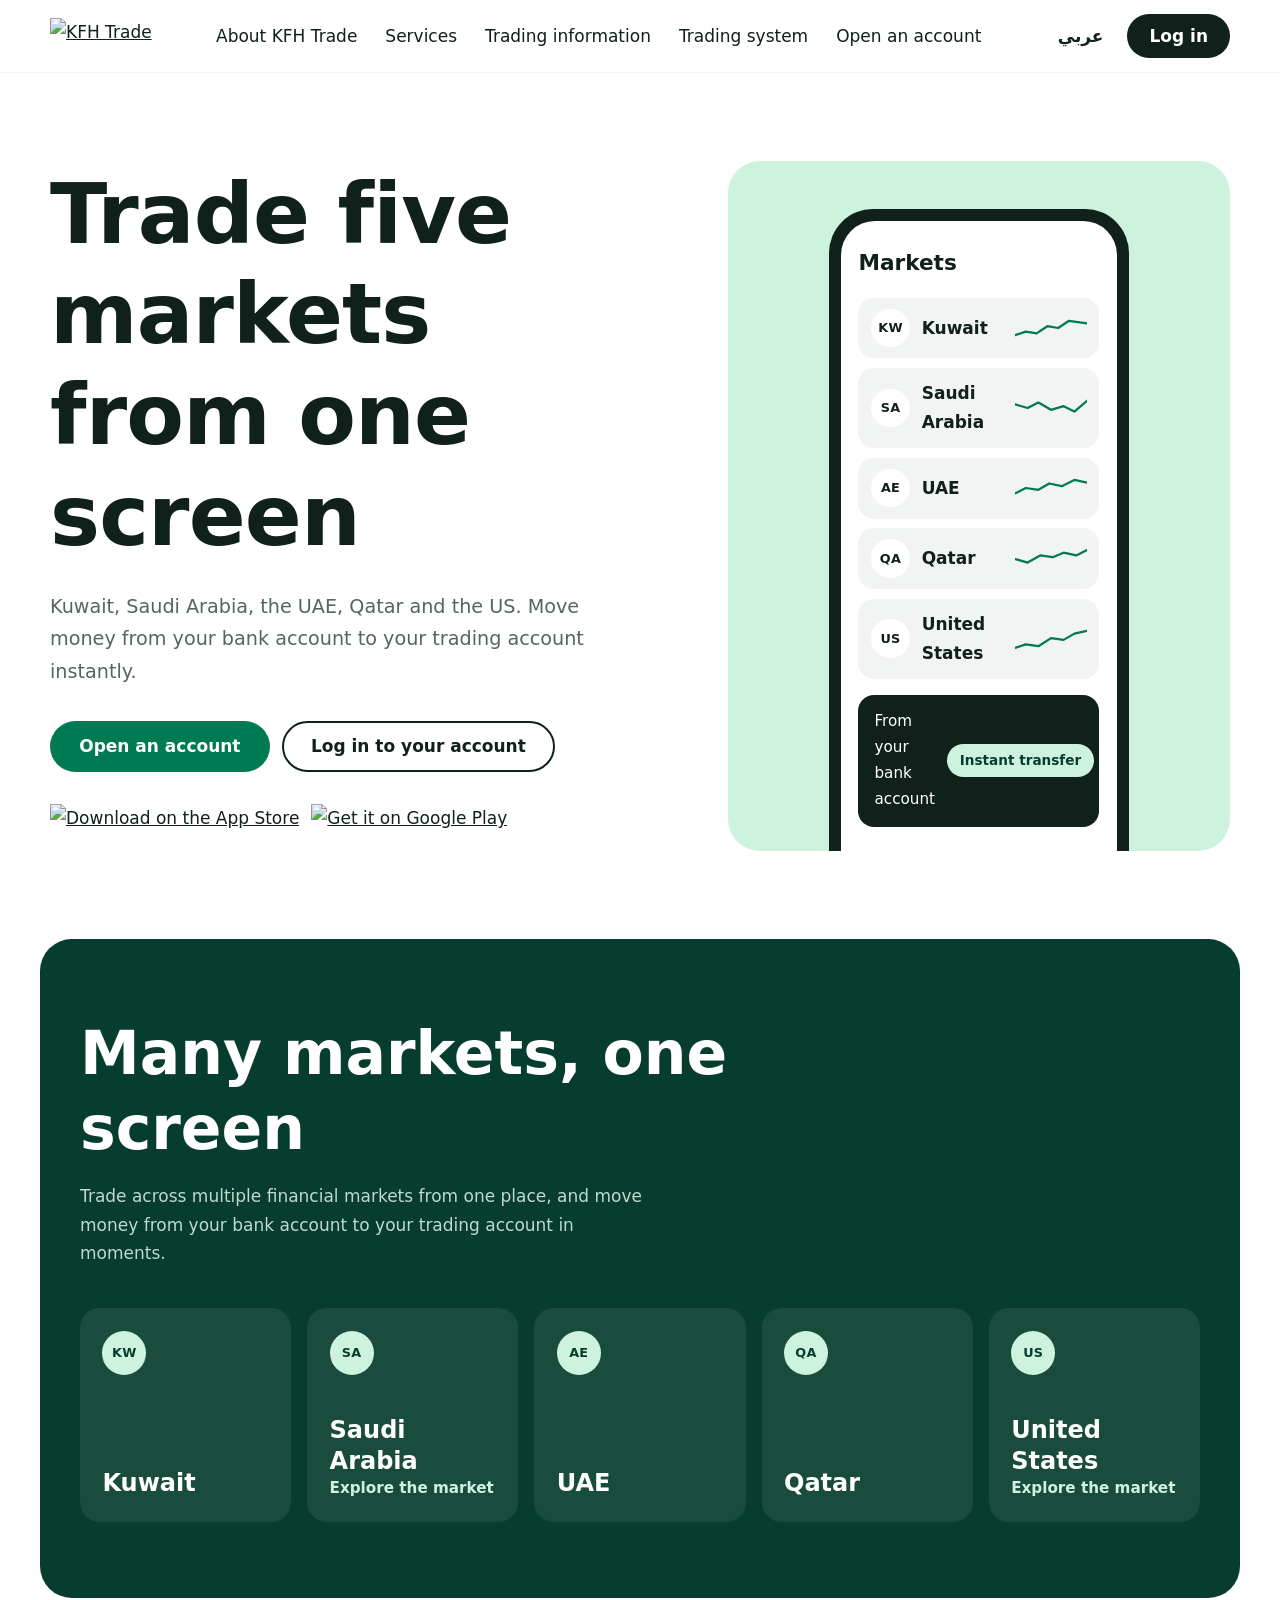
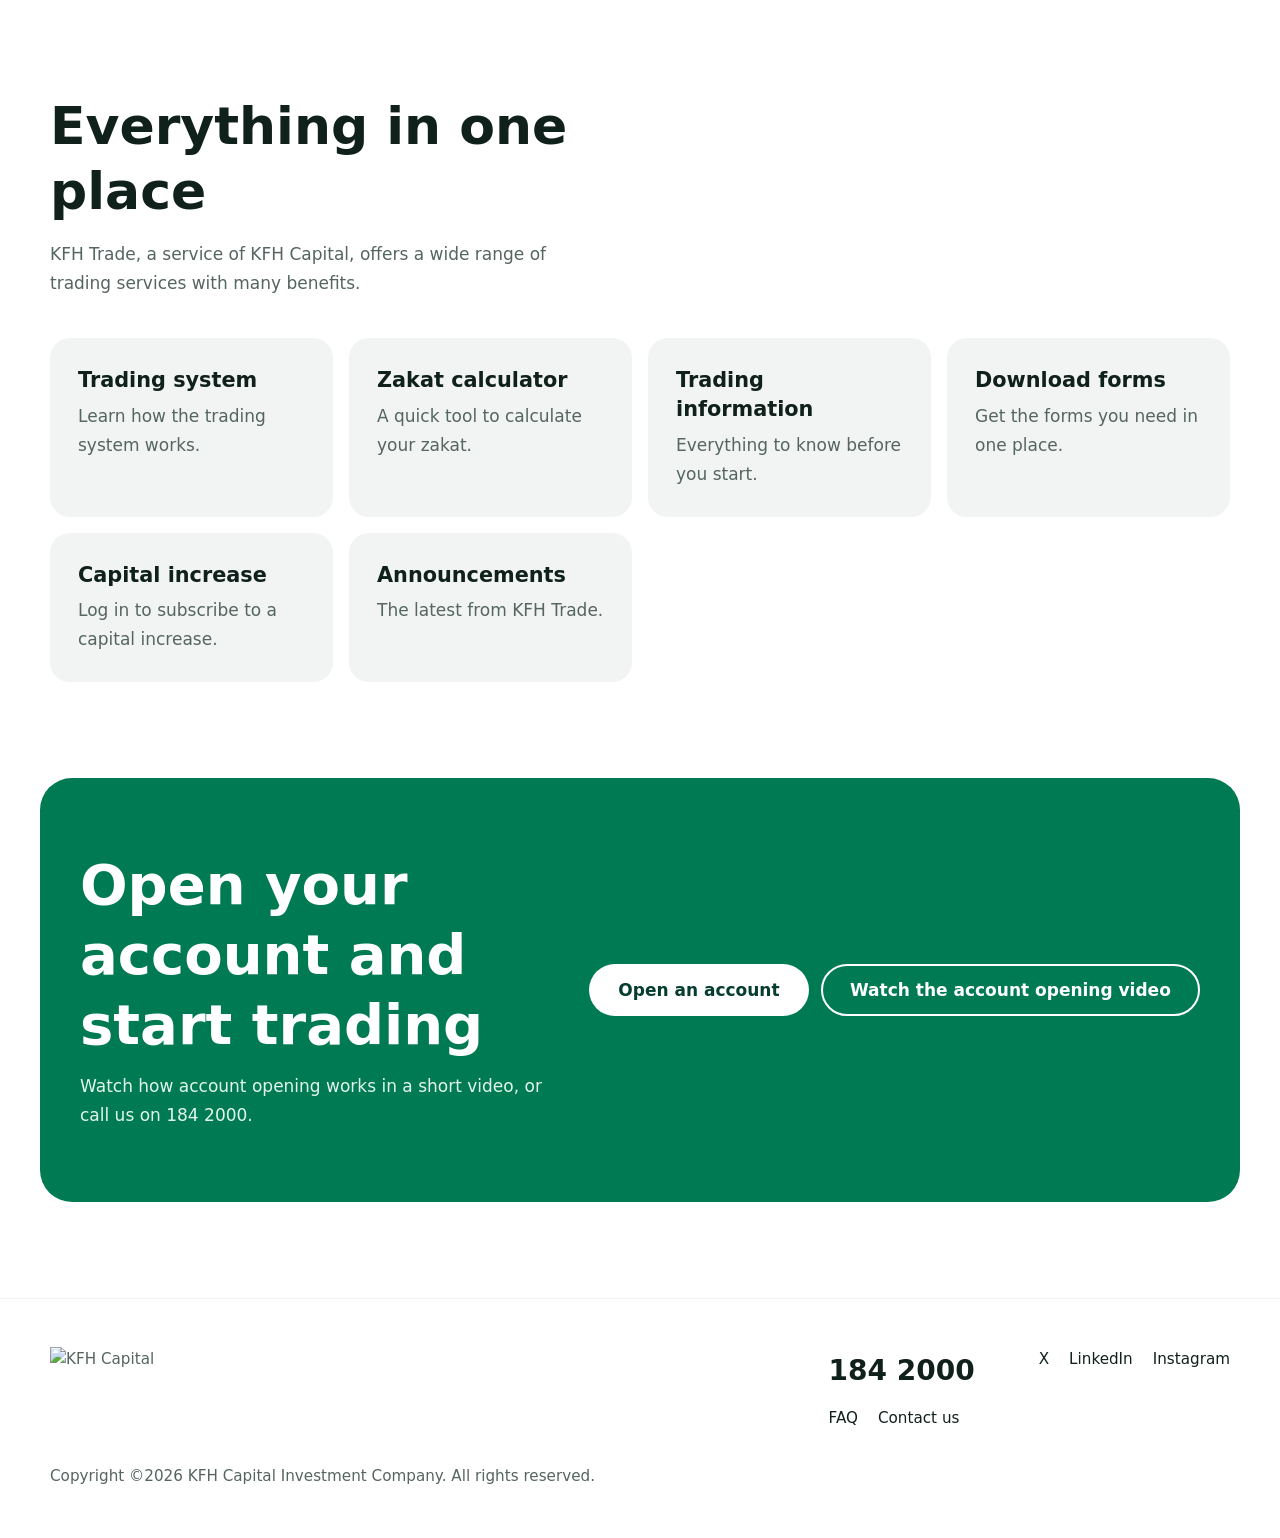
==== enindex.html @ 0d16c5ee "Update KFH Trade website" ====
<!DOCTYPE html>
<html lang="en" dir="ltr">

<head>
  <meta charset="utf-8">
  <meta name="viewport" content="width=device-width, initial-scale=1">
  <title>KFH Trade | Trade five markets from one screen</title>
  <meta name="description"
    content="KFH Trade, a service of KFH Capital. Trade in Kuwait, Saudi Arabia, the UAE, Qatar and the US from a single screen.">
  <meta name="theme-color" content="#ffffff">

  <link rel="preconnect" href="https://fonts.googleapis.com">
  <link rel="preconnect" href="https://fonts.gstatic.com" crossorigin>
  <link href="https://fonts.googleapis.com/css2?family=Figtree:wght@400;500;600;700;800&display=swap" rel="stylesheet">
  <link rel="stylesheet" href="../style.css">
</head>

<body class="english-page">

  <header class="site-header">
    <div class="wrap bar">
      <a class="brand" href="https://www.kfhtrade.com/en/">
        <img src="https://www.kfhtrade.com/Frontend/kfh_trade/images/logo.svg" alt="KFH Trade">
      </a>

      <nav class="nav" aria-label="Main">
        <a href="https://www.kfhtrade.com/en/About">About KFH Trade</a>
        <a href="https://www.kfhtrade.com/en/Services">Services</a>
        <a href="https://www.kfhtrade.com/en/Trading-Information">Trading information</a>
        <a href="https://www.kfhtrade.com/en/Trading-System">Trading system</a>
        <a href="https://www.kfhtrade.com/en/Account-Opening">Open an account</a>
      </nav>

      <div class="bar-actions">
        <a class="lang" href="../index.html" hreflang="ar" lang="ar">عربي</a>
        <a class="btn btn-dark" href="https://trading.kfhtrade.com/">Log in</a>

        <details class="menu">
          <summary>Menu</summary>
          <div class="menu-panel">
            <a href="https://www.kfhtrade.com/en/About">About KFH Trade</a>
            <a href="https://www.kfhtrade.com/en/Services">Services</a>
            <a href="https://www.kfhtrade.com/en/Trading-Information">Trading information</a>
            <a href="https://www.kfhtrade.com/en/Trading-System">Trading system</a>
            <a href="https://www.kfhtrade.com/en/Account-Opening">Open an account</a>
            <a href="https://trading.kfhtrade.com/">Log in</a>
          </div>
        </details>
      </div>
    </div>
  </header>

  <main>

    <!-- Hero -->
    <section class="hero">
      <div class="wrap hero-grid">
        <div>
          <h1>Trade five markets from one screen</h1>
          <p class="lead">Kuwait, Saudi Arabia, the UAE, Qatar and the US. Move money from your bank account to your
            trading account instantly.</p>

          <div class="hero-actions">
            <a class="btn btn-green" href="https://www.kfhtrade.com/en/Account-Opening">Open an account</a>
            <a class="btn btn-line" href="https://trading.kfhtrade.com/">Log in to your account</a>
          </div>

          <div class="stores">
            <a href="https://apps.apple.com/kw/app/kfh-trade/id1480361102">
              <img src="https://www.kfhtrade.com/Frontend/kfh_trade/images/apple_store_icon.png"
                alt="Download on the App Store">
            </a>
            <a href="https://play.google.com/store/apps/details?id=net.directfn.prod.android.kfhtrade">
              <img src="https://www.kfhtrade.com/Frontend/kfh_trade/images/play_store_icon.png"
                alt="Get it on Google Play">
            </a>
          </div>
        </div>

        <!-- Decorative mockup: replace with a real app screenshot when available -->
        <div class="hero-visual" aria-hidden="true">
          <div class="phone">
            <div class="screen">
              <p class="screen-title">Markets</p>
              <ul class="rows">
                <li><span class="code">KW</span><span>Kuwait</span>
                  <svg class="spark" viewBox="0 0 80 28">
                    <polyline points="0,22 12,18 24,20 36,12 48,14 60,6 80,9" />
                  </svg>
                </li>
                <li><span class="code">SA</span><span>Saudi Arabia</span>
                  <svg class="spark" viewBox="0 0 80 28">
                    <polyline points="0,10 14,14 26,8 40,16 54,12 66,18 80,6" />
                  </svg>
                </li>
                <li><span class="code">AE</span><span>UAE</span>
                  <svg class="spark" viewBox="0 0 80 28">
                    <polyline points="0,20 12,14 26,16 38,9 52,12 66,5 80,8" />
                  </svg>
                </li>
                <li><span class="code">QA</span><span>Qatar</span>
                  <svg class="spark" viewBox="0 0 80 28">
                    <polyline points="0,14 14,18 28,10 42,12 54,7 68,10 80,4" />
                  </svg>
                </li>
                <li><span class="code">US</span><span>United States</span>
                  <svg class="spark" viewBox="0 0 80 28">
                    <polyline points="0,24 12,20 26,22 40,13 54,15 66,8 80,5" />
                  </svg>
                </li>
              </ul>
              <div class="transfer">
                <span>From your bank account</span>
                <span class="pill">Instant transfer</span>
              </div>
            </div>
          </div>
        </div>
      </div>
    </section>

    <!-- Markets -->
    <section class="markets" id="markets">
      <div class="wrap">
        <h2>Many markets, one screen</h2>
        <p class="lead">Trade across multiple financial markets from one place, and move money from your bank account to
          your trading account in moments.</p>

        <div class="market-grid">
          <div class="market">
            <span class="code">KW</span>
            <h3>Kuwait</h3>
          </div>
          <a class="market" href="https://www.kfhtrade.com/en/Market/KSA">
            <span class="code">SA</span>
            <h3>Saudi Arabia <small>Explore the market</small></h3>
          </a>
          <div class="market">
            <span class="code">AE</span>
            <h3>UAE</h3>
          </div>
          <div class="market">
            <span class="code">QA</span>
            <h3>Qatar</h3>
          </div>
          <a class="market" href="https://www.kfhtrade.com/en/Market/USA">
            <span class="code">US</span>
            <h3>United States <small>Explore the market</small></h3>
          </a>
        </div>
      </div>
    </section>

    <!-- Tools and services -->
    <section class="section" id="tools">
      <div class="wrap">
        <h2>Everything in one place</h2>
        <p class="lead">KFH Trade, a service of KFH Capital, offers a wide range of trading services with many benefits.
        </p>

        <div class="tool-grid">
          <a class="tool" href="https://www.kfhtrade.com/en/Trading-System">
            <h3>Trading system</h3>
            <p>Learn how the trading system works.</p>
          </a>
          <a class="tool" href="https://www.kfhtrade.com/en/Zakat-Calculator">
            <h3>Zakat calculator</h3>
            <p>A quick tool to calculate your zakat.</p>
          </a>
          <a class="tool" href="https://www.kfhtrade.com/en/Trading-Information">
            <h3>Trading information</h3>
            <p>Everything to know before you start.</p>
          </a>
          <a class="tool" href="https://www.kfhtrade.com/en/Downloads">
            <h3>Download forms</h3>
            <p>Get the forms you need in one place.</p>
          </a>
          <a class="tool" href="https://www.kfhtrade.com/IPOLoginClient">
            <h3>Capital increase</h3>
            <p>Log in to subscribe to a capital increase.</p>
          </a>
          <a class="tool" href="https://www.kfhtrade.com/en/Announcements">
            <h3>Announcements</h3>
            <p>The latest from KFH Trade.</p>
          </a>
        </div>
      </div>
    </section>

    <!-- Call to action -->
    <section class="cta">
      <div class="cta-inner">
        <div>
          <h2>Open your account and start trading</h2>
          <p>Watch how account opening works in a short video, or call us on 184 2000.</p>
        </div>
        <div class="cta-actions">
          <a class="btn btn-white" href="https://www.kfhtrade.com/en/Account-Opening">Open an account</a>
          <a class="btn btn-line" href="https://www.instagram.com/reel/DPv03JgDPTh/">Watch the account opening video</a>
        </div>
      </div>
    </section>

  </main>

  <footer class="site-footer">
    <div class="wrap">
      <div class="footer-grid">
        <div class="footer-brand">
          <img src="https://www.kfhtrade.com/Frontend/kfh_trade/images/KFHLogo.png" alt="KFH Capital">
        </div>

        <div>
          <a class="phone-number" href="tel:1842000">184 2000</a>
          <div class="footer-links" style="margin-block-start:.75rem">
            <a href="https://www.kfhtrade.com/en/FAQ">FAQ</a>
            <a href="https://www.kfhtrade.com/en/Contact-Us">Contact us</a>
          </div>
        </div>

        <div class="footer-links">
          <a href="https://twitter.com/KFH_Capital">X</a>
          <a href="https://www.linkedin.com/company/kfhcapital">LinkedIn</a>
          <a href="https://instagram.com/kfhcapital">Instagram</a>
        </div>
      </div>

      <p class="copyright">Copyright ©2026 KFH Capital Investment Company. All rights reserved.</p>
    </div>
  </footer>

</body>

</html>
---- style.css ----
/* ==========================================================
   KFH Trade — brochure site
   Plain CSS. Uses logical properties, so the same file
   serves Arabic (dir="rtl") and English (dir="ltr").
   Change the brand in :root and everything follows.
   ========================================================== */

:root {
  --ink: #10201b;
  --muted: #55655f;
  --paper: #ffffff;
  --mist: #f1f4f3;
  --mint: #cdf3df;
  --green: #007a52;
  --green-deep: #063d2e;

  --radius-lg: 32px;
  --radius-md: 20px;
  --wrap: 1180px;
  --gutter: clamp(1.25rem, 4vw, 2.5rem);

  --font: "IBM Plex Sans Arabic", system-ui, "Segoe UI", Tahoma, Arial, sans-serif;
}

*,
*::before,
*::after { box-sizing: border-box; }

html { scroll-behavior: smooth; }

body {
  margin: 0;
  font-family: var(--font);
  font-size: 1.0625rem;
  line-height: 1.7;
  color: var(--ink);
  background: var(--paper);
  -webkit-font-smoothing: antialiased;
}

html[lang="ar"] {
  font-family: "Tajawal", sans-serif;
}

html[lang="en"] {
  font-family: "Figtree", sans-serif;
}

html[lang="ar"] button,
html[lang="ar"] input,
html[lang="ar"] textarea,
html[lang="ar"] select {
  font-family: "Tajawal", sans-serif;
}

html[lang="en"] button,
html[lang="en"] input,
html[lang="en"] textarea,
html[lang="en"] select {
  font-family: "Figtree", sans-serif;
}

img, svg { display: block; max-width: 100%; }
a { color: inherit; }
h1, h2, h3, p, ul { margin: 0; }
ul { padding: 0; list-style: none; }

:focus-visible {
  outline: 3px solid var(--green);
  outline-offset: 3px;
  border-radius: 6px;
}

.wrap {
  width: min(100% - 2 * var(--gutter), var(--wrap));
  margin-inline: auto;
}

/* ---------- Buttons ---------- */
.btn {
  display: inline-flex;
  align-items: center;
  justify-content: center;
  padding: 0.85rem 1.7rem;
  border-radius: 999px;
  border: 2px solid transparent;
  font: inherit;
  font-weight: 600;
  line-height: 1.2;
  text-decoration: none;
  cursor: pointer;
  transition: background-color 0.15s, color 0.15s, border-color 0.15s;
}
.btn-green { background: var(--green); color: #fff; }
.btn-green:hover { background: var(--green-deep); }
.btn-dark { background: var(--ink); color: #fff; }
.btn-dark:hover { background: var(--green-deep); }
.btn-line { border-color: var(--ink); color: var(--ink); }
.btn-line:hover { background: var(--ink); color: #fff; }
.btn-white { background: #fff; color: var(--green-deep); }
.btn-white:hover { background: var(--mint); }

/* ---------- Header ---------- */
.site-header {
  position: sticky;
  top: 0;
  z-index: 10;
  background: rgba(255, 255, 255, 0.94);
  backdrop-filter: blur(8px);
  border-block-end: 1px solid var(--mist);
}
.bar {
  display: flex;
  align-items: center;
  justify-content: space-between;
  gap: 1.5rem;
  min-height: 72px;
}
.brand img { height: 36px; width: auto; }

.nav { display: none; gap: 1.75rem; }
.nav a,
.menu-panel a {
  text-decoration: none;
  font-weight: 500;
  color: var(--ink);
}
.nav a:hover { color: var(--green); }

.bar-actions { display: flex; align-items: center; gap: 0.75rem; }
.bar-actions .btn { padding: 0.6rem 1.25rem; }
.lang {
  text-decoration: none;
  font-weight: 600;
  padding: 0.5rem 0.75rem;
  border-radius: 999px;
}
.lang:hover { background: var(--mist); }

/* Mobile menu (no JavaScript: <details>) */
.menu { position: relative; }
.menu summary {
  list-style: none;
  cursor: pointer;
  padding: 0.55rem 1.1rem;
  border-radius: 999px;
  background: var(--mist);
  font-weight: 600;
}
.menu summary::-webkit-details-marker { display: none; }
.menu-panel {
  position: absolute;
  inset-block-start: calc(100% + 0.5rem);
  inset-inline-end: 0;
  min-width: 220px;
  display: grid;
  gap: 0.25rem;
  padding: 0.75rem;
  background: #fff;
  border: 1px solid var(--mist);
  border-radius: var(--radius-md);
}
.menu-panel a { padding: 0.6rem 0.9rem; border-radius: 12px; }
.menu-panel a:hover { background: var(--mist); }

@media (min-width: 960px) {
  .nav { display: flex; }
  .menu { display: none; }
}
@media (max-width: 520px) {
  .bar-actions .btn { display: none; }
}

/* ---------- Hero ---------- */
.hero { padding-block: clamp(2.5rem, 7vw, 5.5rem); }
.hero-grid {
  display: grid;
  gap: clamp(2rem, 5vw, 4rem);
  align-items: center;
}
.hero h1 {
  font-size: clamp(2.6rem, 7vw, 5.25rem);
  line-height: 1.2;
  font-weight: 700;
  letter-spacing: -0.01em;
  max-width: 14ch;
}
.hero .lead {
  margin-block-start: 1.5rem;
  max-width: 44ch;
  font-size: 1.2rem;
  color: var(--muted);
}
.hero-actions {
  display: flex;
  flex-wrap: wrap;
  gap: 0.75rem;
  margin-block-start: 2rem;
}
.stores {
  display: flex;
  flex-wrap: wrap;
  gap: 0.75rem;
  margin-block-start: 2rem;
}
.stores img { height: 44px; width: auto; }

.hero-visual {
  background: var(--mint);
  border-radius: var(--radius-lg);
  padding: clamp(1.5rem, 4vw, 3rem) 1rem 0;
  display: flex;
  justify-content: center;
  overflow: hidden;
}

@media (min-width: 960px) {
  .hero-grid { grid-template-columns: 1.1fr 0.9fr; }
}

/* Phone mockup (decorative — swap for a real app screenshot) */
.phone {
  width: min(300px, 100%);
  padding: 12px 12px 0;
  background: var(--ink);
  border-radius: 44px 44px 0 0;
}
.screen {
  min-height: 420px;
  padding: 1.5rem 1.1rem;
  background: #fff;
  border-radius: 34px 34px 0 0;
}
.screen-title { font-weight: 700; font-size: 1.35rem; margin-block-end: 1rem; }
.rows { display: grid; gap: 0.6rem; }
.rows li {
  display: grid;
  grid-template-columns: 2.4rem 1fr 72px;
  align-items: center;
  gap: 0.75rem;
  padding: 0.7rem 0.8rem;
  background: var(--mist);
  border-radius: 16px;
  font-weight: 600;
}
.code {
  display: grid;
  place-items: center;
  height: 2.4rem;
  border-radius: 50%;
  background: #fff;
  font-size: 0.8rem;
  letter-spacing: 0.02em;
}
.spark { width: 72px; height: 26px; }
.spark polyline {
  fill: none;
  stroke: var(--green);
  stroke-width: 2.5;
  stroke-linecap: round;
  stroke-linejoin: round;
}
.transfer {
  display: flex;
  align-items: center;
  justify-content: space-between;
  gap: 0.75rem;
  margin-block-start: 1rem;
  padding: 0.9rem 1rem;
  background: var(--ink);
  color: #fff;
  border-radius: 16px;
  font-size: 0.95rem;
}
.pill {
  padding: 0.3rem 0.8rem;
  border-radius: 999px;
  background: var(--mint);
  color: var(--green-deep);
  font-weight: 600;
  font-size: 0.85rem;
  white-space: nowrap;
}

/* ---------- Markets (the one bold moment) ---------- */
.markets {
  margin-inline: var(--gutter);
  padding: clamp(2.5rem, 6vw, 5rem) 0;
  background: var(--green-deep);
  color: #fff;
  border-radius: var(--radius-lg);
}
.markets .wrap { width: min(100% - 2 * var(--gutter), var(--wrap)); }
.markets h2 {
  font-size: clamp(2rem, 5vw, 3.75rem);
  line-height: 1.25;
  font-weight: 700;
  max-width: 16ch;
}
.markets .lead {
  margin-block-start: 1rem;
  max-width: 52ch;
  color: #bfd9cf;
}
.market-grid {
  display: grid;
  grid-template-columns: repeat(auto-fit, minmax(170px, 1fr));
  gap: 1rem;
  margin-block-start: 2.5rem;
}
.market {
  display: flex;
  flex-direction: column;
  justify-content: space-between;
  gap: 2.5rem;
  min-height: 190px;
  padding: 1.4rem;
  border-radius: var(--radius-md);
  background: rgba(255, 255, 255, 0.08);
  text-decoration: none;
  transition: background-color 0.15s;
}
a.market:hover { background: rgba(255, 255, 255, 0.16); }
.market .code {
  width: 2.75rem;
  height: 2.75rem;
  background: var(--mint);
  color: var(--green-deep);
  font-weight: 700;
}
.market h3 { font-size: 1.5rem; line-height: 1.3; }
.market small { display: block; color: var(--mint); font-size: 0.95rem; margin-block-start: 0.15rem; }

/* ---------- Generic section ---------- */
.section { padding-block: clamp(3rem, 8vw, 6rem); }
.section h2 {
  font-size: clamp(1.9rem, 4.5vw, 3.25rem);
  line-height: 1.25;
  font-weight: 700;
  max-width: 18ch;
}
.section .lead { margin-block-start: 1rem; max-width: 52ch; color: var(--muted); }

/* ---------- Tools grid ---------- */
.tool-grid {
  display: grid;
  grid-template-columns: repeat(auto-fit, minmax(260px, 1fr));
  gap: 1rem;
  margin-block-start: 2.5rem;
}
.tool {
  display: flex;
  flex-direction: column;
  gap: 0.4rem;
  padding: 1.75rem;
  background: var(--mist);
  border-radius: var(--radius-md);
  text-decoration: none;
  transition: background-color 0.15s;
}
.tool:hover { background: var(--mint); }
.tool h3 { font-size: 1.3rem; line-height: 1.4; }
.tool p { color: var(--muted); }

/* ---------- Call to action ---------- */
.cta {
  margin-inline: var(--gutter);
  margin-block-end: clamp(3rem, 8vw, 6rem);
  padding: clamp(2.5rem, 6vw, 4.5rem) var(--gutter);
  background: var(--green);
  color: #fff;
  border-radius: var(--radius-lg);
}
.cta-inner {
  width: min(100%, var(--wrap));
  margin-inline: auto;
  display: grid;
  gap: 2rem;
  align-items: center;
}
.cta h2 {
  font-size: clamp(2rem, 5vw, 3.5rem);
  line-height: 1.25;
  font-weight: 700;
  max-width: 14ch;
}
.cta p { margin-block-start: 0.75rem; max-width: 46ch; color: #e2f6ec; }
.cta-actions { display: flex; flex-wrap: wrap; gap: 0.75rem; }
.cta .btn-line { border-color: #fff; color: #fff; }
.cta .btn-line:hover { background: #fff; color: var(--green-deep); }

@media (min-width: 960px) {
  .cta-inner { grid-template-columns: 1fr auto; }
}

/* ---------- Footer ---------- */
.site-footer {
  padding-block: 3rem;
  border-block-start: 1px solid var(--mist);
  color: var(--muted);
  font-size: 0.95rem;
}
.footer-grid {
  display: grid;
  gap: 2rem;
}
.footer-brand img { height: 44px; width: auto; }
.footer-links { display: flex; flex-wrap: wrap; gap: 1.25rem; }
.footer-links a { text-decoration: none; font-weight: 500; color: var(--ink); }
.footer-links a:hover { color: var(--green); }
.phone-number {
  font-size: 1.75rem;
  font-weight: 700;
  color: var(--ink);
  text-decoration: none;
  direction: ltr;
  unicode-bidi: isolate;
}
.copyright { margin-block-start: 2rem; }

@media (min-width: 800px) {
  .footer-grid { grid-template-columns: 1fr auto auto; align-items: start; gap: 4rem; }
}

@media (prefers-reduced-motion: reduce) {
  html { scroll-behavior: auto; }
  * { transition: none !important; }
}
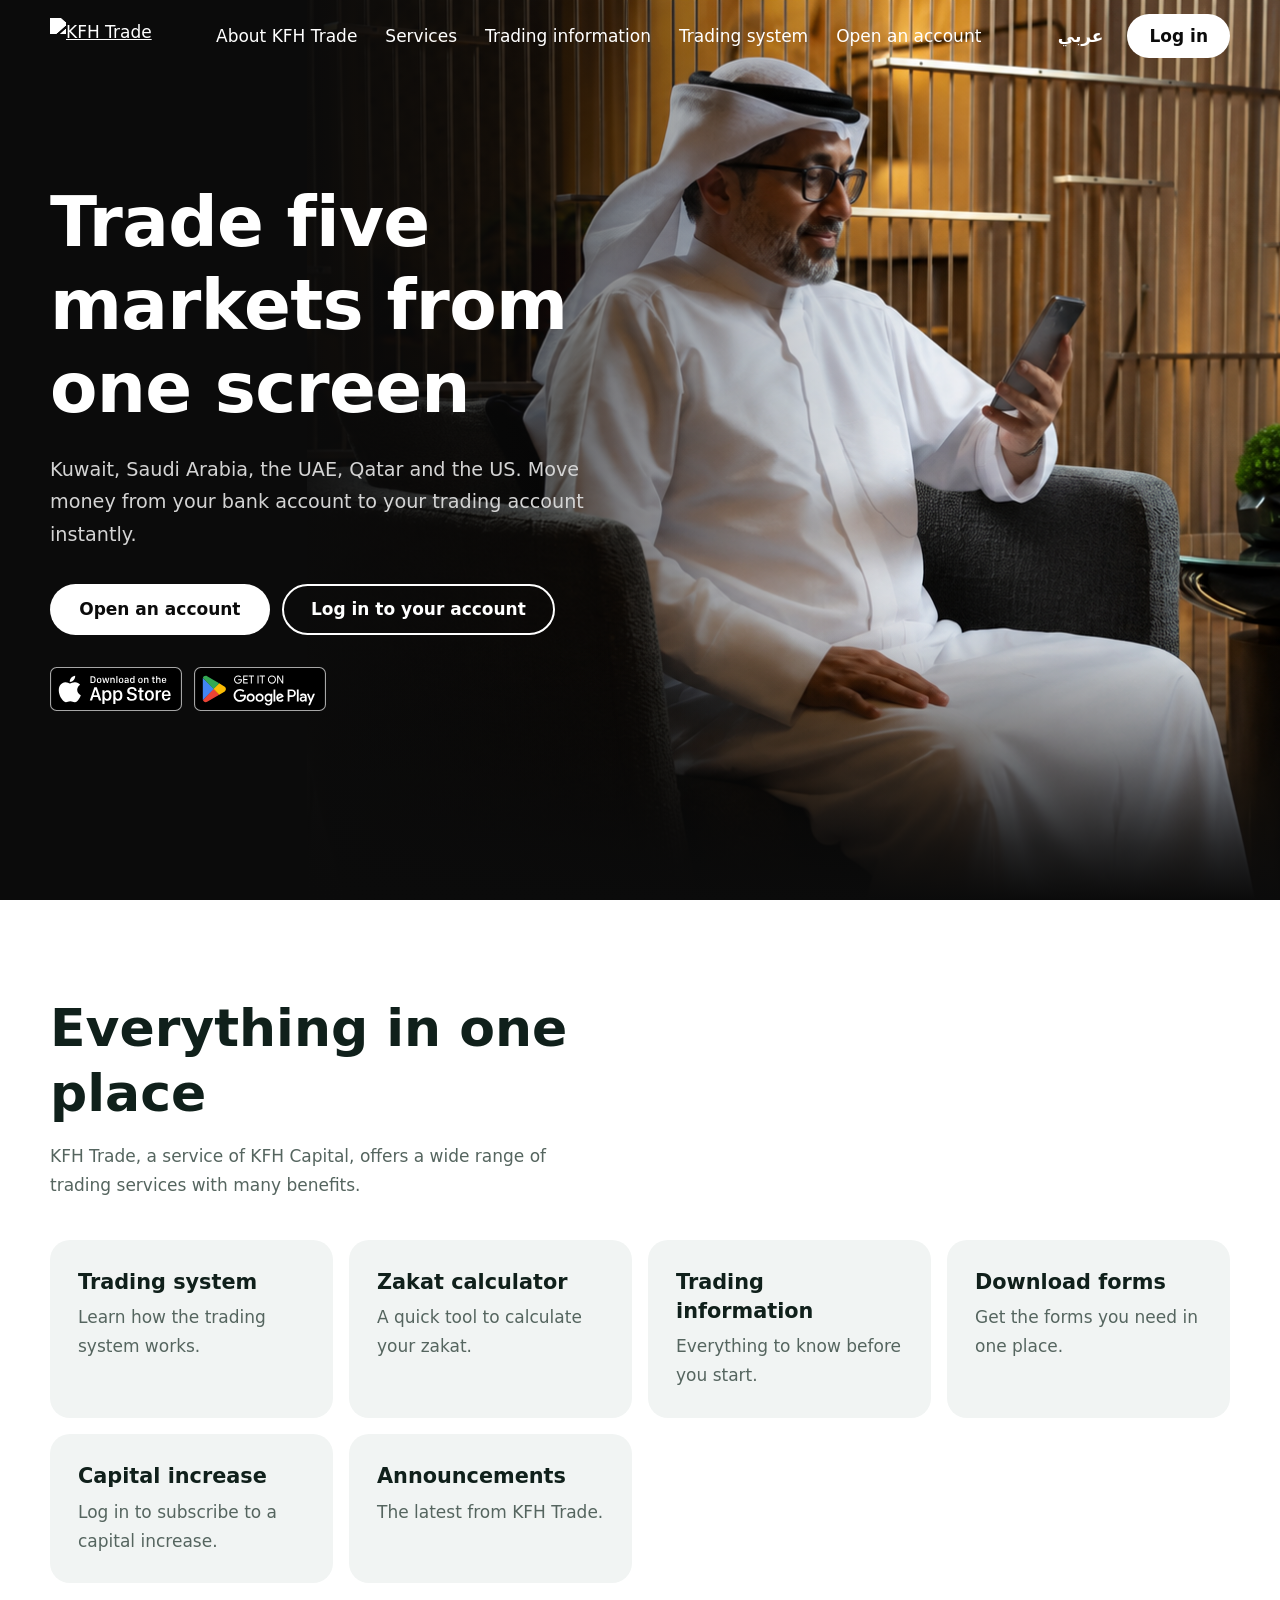
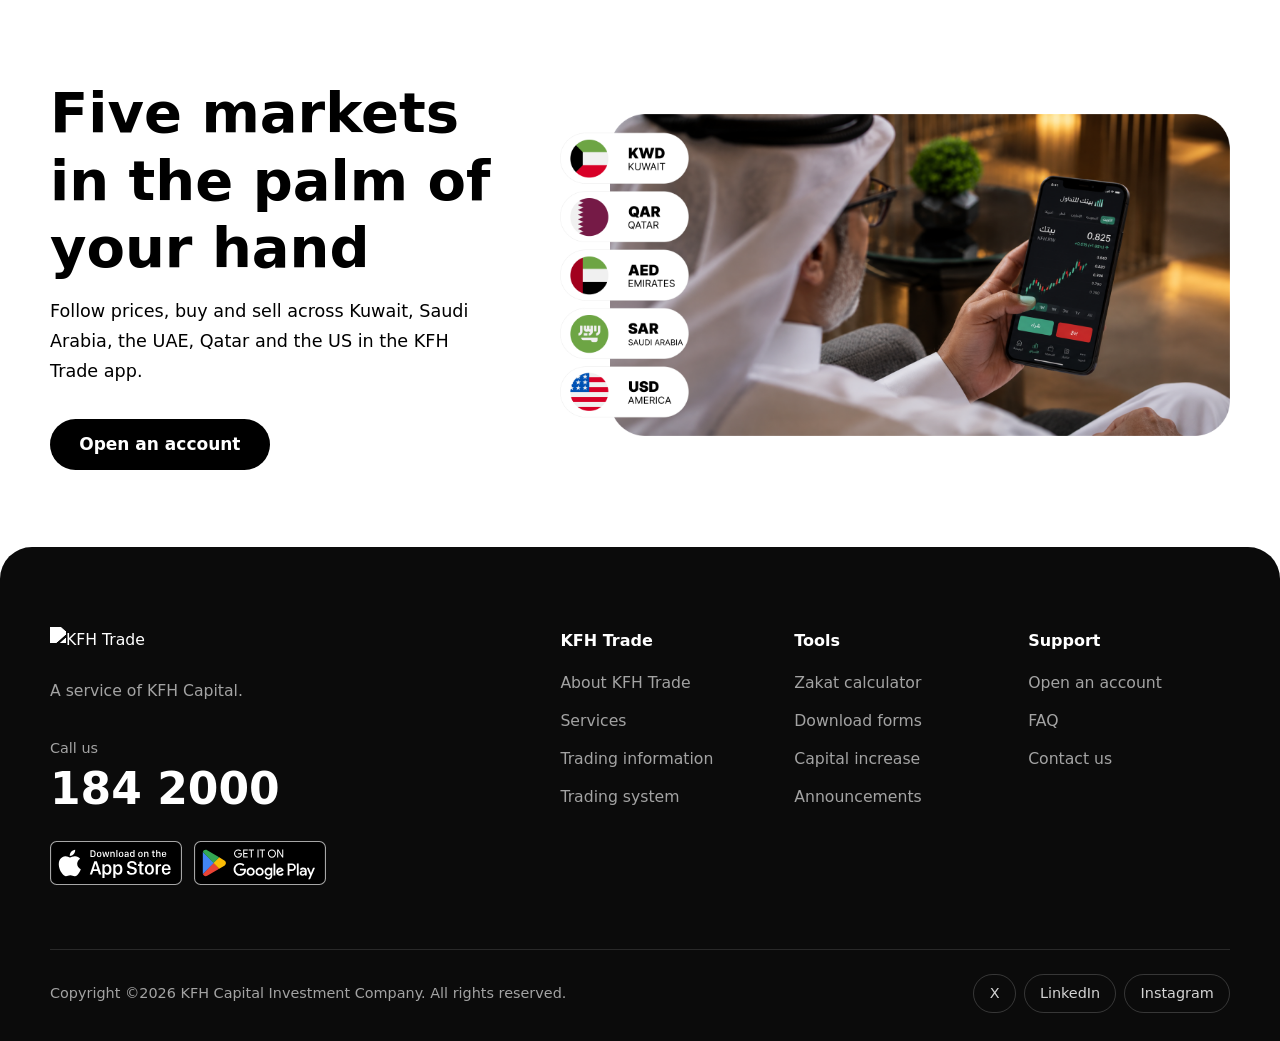
==== commit eb2a9be2: "Update KFH Trade website" ====
--- a/enindex.html
+++ b/enindex.html
@@ -49,104 +49,44 @@
       </div>
     </div>
   </header>
+  <script>
+    /* Header is transparent over the top of the hero, dark glass after scrolling */
+    (function () {
+      var h = document.querySelector('.site-header');
+      if (!h) return;
+      function set() { h.classList.toggle('at-top', window.scrollY < 24); }
+      set();
+      window.addEventListener('scroll', set, { passive: true });
+    })();
+  </script>
+
 
   <main>
 
     <!-- Hero -->
-    <section class="hero">
-      <div class="wrap hero-grid">
-        <div>
+    <section class="hero-cover">
+      <div class="hero-media" aria-hidden="true">
+        <img src="/hero.png" alt="" width="1740" height="904" fetchpriority="high" decoding="async">
+      </div>
+      <div class="wrap hero-cover-inner">
+        <div class="hero-copy">
           <h1>Trade five markets from one screen</h1>
           <p class="lead">Kuwait, Saudi Arabia, the UAE, Qatar and the US. Move money from your bank account to your
             trading account instantly.</p>
 
           <div class="hero-actions">
-            <a class="btn btn-green" href="https://www.kfhtrade.com/en/Account-Opening">Open an account</a>
+            <a class="btn btn-white" href="https://www.kfhtrade.com/en/Account-Opening">Open an account</a>
             <a class="btn btn-line" href="https://trading.kfhtrade.com/">Log in to your account</a>
           </div>
 
           <div class="stores">
             <a href="https://apps.apple.com/kw/app/kfh-trade/id1480361102">
-              <img src="https://www.kfhtrade.com/Frontend/kfh_trade/images/apple_store_icon.png"
-                alt="Download on the App Store">
+              <img src="/app-store.svg" width="120" height="40" alt="حمّل التطبيق من App Store">
             </a>
             <a href="https://play.google.com/store/apps/details?id=net.directfn.prod.android.kfhtrade">
-              <img src="https://www.kfhtrade.com/Frontend/kfh_trade/images/play_store_icon.png"
-                alt="Get it on Google Play">
-            </a>
-          </div>
-        </div>
-
-        <!-- Decorative mockup: replace with a real app screenshot when available -->
-        <div class="hero-visual" aria-hidden="true">
-          <div class="phone">
-            <div class="screen">
-              <p class="screen-title">Markets</p>
-              <ul class="rows">
-                <li><span class="code">KW</span><span>Kuwait</span>
-                  <svg class="spark" viewBox="0 0 80 28">
-                    <polyline points="0,22 12,18 24,20 36,12 48,14 60,6 80,9" />
-                  </svg>
-                </li>
-                <li><span class="code">SA</span><span>Saudi Arabia</span>
-                  <svg class="spark" viewBox="0 0 80 28">
-                    <polyline points="0,10 14,14 26,8 40,16 54,12 66,18 80,6" />
-                  </svg>
-                </li>
-                <li><span class="code">AE</span><span>UAE</span>
-                  <svg class="spark" viewBox="0 0 80 28">
-                    <polyline points="0,20 12,14 26,16 38,9 52,12 66,5 80,8" />
-                  </svg>
-                </li>
-                <li><span class="code">QA</span><span>Qatar</span>
-                  <svg class="spark" viewBox="0 0 80 28">
-                    <polyline points="0,14 14,18 28,10 42,12 54,7 68,10 80,4" />
-                  </svg>
-                </li>
-                <li><span class="code">US</span><span>United States</span>
-                  <svg class="spark" viewBox="0 0 80 28">
-                    <polyline points="0,24 12,20 26,22 40,13 54,15 66,8 80,5" />
-                  </svg>
-                </li>
-              </ul>
-              <div class="transfer">
-                <span>From your bank account</span>
-                <span class="pill">Instant transfer</span>
-              </div>
-            </div>
-          </div>
-        </div>
-      </div>
-    </section>
-
-    <!-- Markets -->
-    <section class="markets" id="markets">
-      <div class="wrap">
-        <h2>Many markets, one screen</h2>
-        <p class="lead">Trade across multiple financial markets from one place, and move money from your bank account to
-          your trading account in moments.</p>
-
-        <div class="market-grid">
-          <div class="market">
-            <span class="code">KW</span>
-            <h3>Kuwait</h3>
-          </div>
-          <a class="market" href="https://www.kfhtrade.com/en/Market/KSA">
-            <span class="code">SA</span>
-            <h3>Saudi Arabia <small>Explore the market</small></h3>
-          </a>
-          <div class="market">
-            <span class="code">AE</span>
-            <h3>UAE</h3>
-          </div>
-          <div class="market">
-            <span class="code">QA</span>
-            <h3>Qatar</h3>
-          </div>
-          <a class="market" href="https://www.kfhtrade.com/en/Market/USA">
-            <span class="code">US</span>
-            <h3>United States <small>Explore the market</small></h3>
-          </a>
+              <img src="/google-play.svg" width="120" height="40" alt="حمّل التطبيق من Google Play">
+            </a>
+          </div>
         </div>
       </div>
     </section>
@@ -187,45 +127,82 @@
       </div>
     </section>
 
-    <!-- Call to action -->
-    <section class="cta">
-      <div class="cta-inner">
-        <div>
-          <h2>Open your account and start trading</h2>
-          <p>Watch how account opening works in a short video, or call us on 184 2000.</p>
-        </div>
-        <div class="cta-actions">
+    <!-- Markets -->
+    <section class="showcase" id="app">
+      <div class="showcase-grid">
+        <div class="showcase-copy">
+          <h2>Five markets in the palm of your hand</h2>
+          <p class="lead">Follow prices, buy and sell across Kuwait, Saudi Arabia, the UAE, Qatar and the US in the KFH
+            Trade app.</p>
           <a class="btn btn-white" href="https://www.kfhtrade.com/en/Account-Opening">Open an account</a>
-          <a class="btn btn-line" href="https://www.instagram.com/reel/DPv03JgDPTh/">Watch the account opening video</a>
-        </div>
+        </div>
+        <figure class="showcase-media">
+          <img src="/currencies.png" alt="A customer following the KFH share price in the KFH Trade app on his phone"
+            width="1740" height="904" loading="lazy" decoding="async">
+        </figure>
       </div>
     </section>
 
   </main>
 
-  <footer class="site-footer">
-    <div class="wrap">
-      <div class="footer-grid">
-        <div class="footer-brand">
-          <img src="https://www.kfhtrade.com/Frontend/kfh_trade/images/KFHLogo.png" alt="KFH Capital">
-        </div>
-
-        <div>
-          <a class="phone-number" href="tel:1842000">184 2000</a>
-          <div class="footer-links" style="margin-block-start:.75rem">
-            <a href="https://www.kfhtrade.com/en/FAQ">FAQ</a>
-            <a href="https://www.kfhtrade.com/en/Contact-Us">Contact us</a>
-          </div>
-        </div>
-
-        <div class="footer-links">
-          <a href="https://twitter.com/KFH_Capital">X</a>
-          <a href="https://www.linkedin.com/company/kfhcapital">LinkedIn</a>
-          <a href="https://instagram.com/kfhcapital">Instagram</a>
-        </div>
-      </div>
-
-      <p class="copyright">Copyright ©2026 KFH Capital Investment Company. All rights reserved.</p>
+  <footer class="ft">
+    <div class="ft-wrap">
+      <div class="ft-top">
+        <div class="ft-brand">
+          <a class="ft-logo" href="https://www.kfhtrade.com/en/">
+            <img src="https://www.kfhtrade.com/Frontend/kfh_trade/images/logo.svg" alt="KFH Trade">
+          </a>
+          <p class="ft-note">A service of KFH Capital.</p>
+          <span class="ft-label">Call us</span>
+          <a class="ft-phone" href="tel:1842000">184 2000</a>
+          <div class="ft-stores">
+            <a href="https://apps.apple.com/kw/app/kfh-trade/id1480361102">
+              <img src="/app-store.svg" width="120" height="40" alt="حمّل التطبيق من App Store">
+            </a>
+            <a href="https://play.google.com/store/apps/details?id=net.directfn.prod.android.kfhtrade">
+              <img src="/google-play.svg" width="120" height="40" alt="حمّل التطبيق من Google Play">
+            </a>
+          </div>
+        </div>
+
+        <nav class="ft-cols" aria-label="Footer">
+          <div>
+            <h2 class="ft-h">KFH Trade</h2>
+            <ul>
+              <li><a href="https://www.kfhtrade.com/en/About">About KFH Trade</a></li>
+              <li><a href="https://www.kfhtrade.com/en/Services">Services</a></li>
+              <li><a href="https://www.kfhtrade.com/en/Trading-Information">Trading information</a></li>
+              <li><a href="https://www.kfhtrade.com/en/Trading-System">Trading system</a></li>
+            </ul>
+          </div>
+          <div>
+            <h2 class="ft-h">Tools</h2>
+            <ul>
+              <li><a href="https://www.kfhtrade.com/en/Zakat-Calculator">Zakat calculator</a></li>
+              <li><a href="https://www.kfhtrade.com/en/Downloads">Download forms</a></li>
+              <li><a href="https://www.kfhtrade.com/IPOLoginClient">Capital increase</a></li>
+              <li><a href="https://www.kfhtrade.com/en/Announcements">Announcements</a></li>
+            </ul>
+          </div>
+          <div>
+            <h2 class="ft-h">Support</h2>
+            <ul>
+              <li><a href="https://www.kfhtrade.com/en/Account-Opening">Open an account</a></li>
+              <li><a href="https://www.kfhtrade.com/en/FAQ">FAQ</a></li>
+              <li><a href="https://www.kfhtrade.com/en/Contact-Us">Contact us</a></li>
+            </ul>
+          </div>
+        </nav>
+      </div>
+
+      <div class="ft-bottom">
+        <p>Copyright ©2026 KFH Capital Investment Company. All rights reserved.</p>
+        <ul class="ft-social" aria-label="Social media">
+          <li><a href="https://twitter.com/KFH_Capital">X</a></li>
+          <li><a href="https://www.linkedin.com/company/kfhcapital">LinkedIn</a></li>
+          <li><a href="https://instagram.com/kfhcapital">Instagram</a></li>
+        </ul>
+      </div>
     </div>
   </footer>
 
--- a/style.css
+++ b/style.css
@@ -36,28 +36,6 @@
   color: var(--ink);
   background: var(--paper);
   -webkit-font-smoothing: antialiased;
-}
-
-html[lang="ar"] {
-  font-family: "Tajawal", sans-serif;
-}
-
-html[lang="en"] {
-  font-family: "Figtree", sans-serif;
-}
-
-html[lang="ar"] button,
-html[lang="ar"] input,
-html[lang="ar"] textarea,
-html[lang="ar"] select {
-  font-family: "Tajawal", sans-serif;
-}
-
-html[lang="en"] button,
-html[lang="en"] input,
-html[lang="en"] textarea,
-html[lang="en"] select {
-  font-family: "Figtree", sans-serif;
 }
 
 img, svg { display: block; max-width: 100%; }
@@ -98,7 +76,7 @@
 .btn-line { border-color: var(--ink); color: var(--ink); }
 .btn-line:hover { background: var(--ink); color: #fff; }
 .btn-white { background: #fff; color: var(--green-deep); }
-.btn-white:hover { background: var(--mint); }
+.btn-white:hover { background: rgb(216, 216, 216);; }
 
 /* ---------- Header ---------- */
 .site-header {
@@ -206,13 +184,21 @@
 .stores img { height: 44px; width: auto; }
 
 .hero-visual {
-  background: var(--mint);
+  background: rgb(216, 216, 216);;
   border-radius: var(--radius-lg);
   padding: clamp(1.5rem, 4vw, 3rem) 1rem 0;
   display: flex;
   justify-content: center;
   overflow: hidden;
 }
+
+
+/* Dark mode (default): show the white badge */
+.for-light { display: none; }
+
+/* Light mode: swap to the black badge */
+[data-theme="light"] .for-dark  { display: none; }
+[data-theme="light"] .for-light { display: inline; }
 
 @media (min-width: 960px) {
   .hero-grid { grid-template-columns: 1.1fr 0.9fr; }
@@ -275,7 +261,7 @@
 .pill {
   padding: 0.3rem 0.8rem;
   border-radius: 999px;
-  background: var(--mint);
+  background: rgb(216, 216, 216);;
   color: var(--green-deep);
   font-weight: 600;
   font-size: 0.85rem;
@@ -300,7 +286,7 @@
 .markets .lead {
   margin-block-start: 1rem;
   max-width: 52ch;
-  color: #bfd9cf;
+  color: #000000;
 }
 .market-grid {
   display: grid;
@@ -324,12 +310,12 @@
 .market .code {
   width: 2.75rem;
   height: 2.75rem;
-  background: var(--mint);
+  background: rgb(216, 216, 216);;
   color: var(--green-deep);
   font-weight: 700;
 }
 .market h3 { font-size: 1.5rem; line-height: 1.3; }
-.market small { display: block; color: var(--mint); font-size: 0.95rem; margin-block-start: 0.15rem; }
+.market small { display: block; color: rgb(216, 216, 216);; font-size: 0.95rem; margin-block-start: 0.15rem; }
 
 /* ---------- Generic section ---------- */
 .section { padding-block: clamp(3rem, 8vw, 6rem); }
@@ -358,7 +344,7 @@
   text-decoration: none;
   transition: background-color 0.15s;
 }
-.tool:hover { background: var(--mint); }
+.tool:hover { background: #d8d8d8; }
 .tool h3 { font-size: 1.3rem; line-height: 1.4; }
 .tool p { color: var(--muted); }
 
@@ -367,7 +353,7 @@
   margin-inline: var(--gutter);
   margin-block-end: clamp(3rem, 8vw, 6rem);
   padding: clamp(2.5rem, 6vw, 4.5rem) var(--gutter);
-  background: var(--green);
+  background: #000;
   color: #fff;
   border-radius: var(--radius-lg);
 }
@@ -394,35 +380,414 @@
 }
 
 /* ---------- Footer ---------- */
-.site-footer {
-  padding-block: 3rem;
-  border-block-start: 1px solid var(--mist);
-  color: var(--muted);
-  font-size: 0.95rem;
-}
-.footer-grid {
-  display: grid;
+/* ==========================================================
+   Footer — dark, matching the hero and the app-photo section
+   ========================================================== */
+   .ft {
+    padding-block: clamp(3rem, 7vw, 5rem) 1.75rem;
+    background: #0b0b0b;
+    color: #a3a3a3;
+    border-radius: var(--radius-lg) var(--radius-lg) 0 0;
+    font-size: 0.98rem;
+  }
+  .ft-wrap { width: min(100% - 2 * var(--gutter), var(--wrap)); margin-inline: auto; }
+  .ft a { color: inherit; text-decoration: none; }
+  .ft :focus-visible { outline-color: #fff; }
+  
+  .ft-top { display: grid; gap: clamp(2.5rem, 6vw, 4rem); }
+  @media (min-width: 960px) {
+    .ft-top { grid-template-columns: minmax(0, 1fr) minmax(0, 1.5fr); }
+  }
+  
+  .ft-logo img { height: 36px; width: auto; filter: brightness(0) invert(1); }
+  .ft-note { margin-block: 0.9rem 2rem; max-width: 30ch; }
+  .ft-label { display: block; margin-block-end: 0.25rem; font-size: 0.9rem; }
+  .ft-phone {
+    display: inline-block;
+    color: #fff !important;
+    font-size: clamp(2rem, 4vw, 2.75rem);
+    font-weight: 700;
+    line-height: 1.1;
+    direction: ltr;
+    unicode-bidi: isolate;
+  }
+  .ft-stores { display: flex; flex-wrap: wrap; gap: 0.75rem; margin-block-start: 1.75rem; }
+  .ft-stores img { height: 44px; width: auto; }
+  
+  .ft-cols { display: grid; grid-template-columns: repeat(auto-fit, minmax(150px, 1fr)); gap: 2rem; }
+  .ft-h { margin: 0 0 1rem; color: #fff; font-size: 1rem; font-weight: 600; }
+  .ft-cols ul { list-style: none; margin: 0; padding: 0; display: grid; gap: 0.7rem; }
+  .ft-cols a:hover { color: #fff; }
+  
+  .ft-bottom {
+    display: flex;
+    flex-wrap: wrap;
+    align-items: center;
+    justify-content: space-between;
+    gap: 1rem 2rem;
+    margin-block-start: clamp(2.5rem, 6vw, 4rem);
+    padding-block-start: 1.5rem;
+    border-block-start: 1px solid rgba(255, 255, 255, 0.12);
+    font-size: 0.9rem;
+  }
+  .ft-social { list-style: none; margin: 0; padding: 0; display: flex; flex-wrap: wrap; gap: 0.5rem; }
+  .ft-social a {
+    display: inline-block;
+    padding: 0.4rem 0.95rem;
+    border: 1px solid rgba(255, 255, 255, 0.18);
+    border-radius: 999px;
+    color: #d4d4d4;
+    transition: background-color 0.15s, color 0.15s;
+  }
+  .ft-social a:hover { background: #fff; color: #0b0b0b; }
+
+/* ==========================================================
+   Photo hero — black, white and gray only (no green here).
+   The photo sits on the far side of the text; a shadow fades
+   the text side to black, and the bottom melts into the page.
+   ========================================================== */
+.hero-cover {
+  --hero-black: #0b0b0b;
+  --hero-dir: to right;               /* flipped for RTL below */
+  position: relative;
+  isolation: isolate;
+  display: flex;
+  align-items: center;
+  min-height: clamp(560px, 82vh, 760px);
+  margin-block-end: 0;
+  overflow: hidden;
+  background: var(--hero-black);
+  color: #fff;
+}
+[dir="rtl"] .hero-cover { --hero-dir: to left; }
+
+.hero-media { position: absolute; inset: 0; z-index: -2; }
+.hero-media img {
+  width: 100%;
+  height: 100%;
+  object-fit: cover;
+  object-position: 50% 30%;
+  /* For a fully black-and-white photo too, uncomment: */
+  /* filter: grayscale(1) contrast(1.05); */
+}
+/* Arabic reads right to left, so the photo is mirrored to keep the empty space behind the text */
+[dir="rtl"] .hero-media img { transform: scaleX(-1); }
+
+/* Shadow behind the text */
+.hero-cover::before {
+  content: "";
+  position: absolute;
+  inset: 0;
+  z-index: -1;
+  background: linear-gradient(var(--hero-dir),
+    var(--hero-black) 0%,
+    rgba(11, 11, 11, 0.94) 24%,
+    rgba(11, 11, 11, 0.62) 40%,
+    rgba(11, 11, 11, 0.18) 58%,
+    rgba(11, 11, 11, 0) 72%);
+}
+/* Smooth fade into the page below */
+.hero-cover::after {
+  content: "";
+  position: absolute;
+  inset-inline: 0;
+  inset-block-end: 0;
+  height: 30%;
+  z-index: -1;
+  background: linear-gradient(to bottom,
+    rgba(255, 255, 255, 0) 0%,
+    rgba(255, 255, 255, 0.10) 35%,
+    rgba(255, 255, 255, 0.50) 70%,
+    var(--paper) 100%);
+}
+
+.hero-cover-inner { padding-block: clamp(3rem, 7vw, 5rem) clamp(7rem, 13vw, 10rem); }
+.hero-copy { max-width: 600px; }
+.hero-cover h1 {
+  font-size: clamp(2.6rem, 5.4vw, 4.75rem);
+  line-height: 1.2;
+  font-weight: 700;
+  letter-spacing: -0.01em;
+  max-width: 13ch;
+  color: #fff;
+}
+.hero-cover .lead {
+  margin-block-start: 1.5rem;
+  max-width: 44ch;
+  font-size: 1.2rem;
+  color: #d4d4d4;
+}
+.hero-cover .hero-actions { display: flex; flex-wrap: wrap; gap: 0.75rem; margin-block-start: 2rem; }
+.hero-cover .stores { display: flex; flex-wrap: wrap; gap: 0.75rem; margin-block-start: 2rem; }
+.hero-cover .stores img { height: 44px; width: auto; }
+
+/* Buttons: white and outline only */
+.hero-cover .btn-white { background: #fff; color: #0b0b0b; }
+.hero-cover .btn-white:hover { background: #e4e4e4; }
+.hero-cover .btn-line { border-color: #fff; color: #fff; }
+.hero-cover .btn-line:hover { background: #fff; color: #0b0b0b; }
+.hero-cover :focus-visible { outline-color: #fff; }
+
+/* Photo starts after the black text panel on wide screens */
+@media (min-width: 1000px) {
+  .hero-media { inset-inline-start: 24%; }
+}
+
+/* Small screens: photo full bleed, shadow comes from the bottom instead */
+@media (max-width: 999px) {
+  .hero-cover { align-items: flex-end; min-height: 640px; }
+  .hero-media img { object-position: 58% 20%; }
+  .hero-cover::before {
+    background: linear-gradient(to top,
+      var(--hero-black) 0%,
+      rgba(11, 11, 11, 0.88) 45%,
+      rgba(11, 11, 11, 0.35) 75%,
+      rgba(11, 11, 11, 0.15) 100%);
+  }
+  .hero-cover::after { height: 14%; }
+  .hero-cover-inner { padding-block: 12rem 6rem; }
+}
+
+/* ==========================================================
+   Glass header, seamless over the photo hero
+   Transparent at the top of the page, dark glass once you scroll.
+   (.at-top is toggled by a tiny script after the header; without
+   JavaScript the header simply stays dark glass, which is readable.)
+   ========================================================== */
+.site-header {
+  background: rgba(11, 11, 11, 0.72);
+  -webkit-backdrop-filter: blur(16px) saturate(1.4);
+  backdrop-filter: blur(16px) saturate(1.4);
+  border-block-end: 0;
+  box-shadow: inset 0 -1px 0 rgba(255, 255, 255, 0.10);
+  color: #fff;
+  transition: background-color 0.25s, box-shadow 0.25s;
+}
+.site-header.at-top {
+  background: transparent;
+  -webkit-backdrop-filter: none;
+  backdrop-filter: none;
+  box-shadow: none;
+}
+.site-header .brand img { filter: brightness(0) invert(1); }   /* logo turns white */
+.site-header .nav a,
+.site-header .menu-panel a,
+.site-header .lang { color: #fff; }
+.site-header .nav a:hover { color: #bdbdbd; }
+.site-header .lang:hover { background: rgba(255, 255, 255, 0.12); }
+.site-header .btn-dark { background: #fff; color: #0b0b0b; }
+.site-header .btn-dark:hover { background: #e4e4e4; }
+.site-header .menu summary { background: rgba(255, 255, 255, 0.14); color: #fff; }
+.site-header .menu-panel {
+  background: rgba(17, 17, 17, 0.94);
+  -webkit-backdrop-filter: blur(16px);
+  backdrop-filter: blur(16px);
+  border-color: rgba(255, 255, 255, 0.12);
+}
+.site-header .menu-panel a:hover { background: rgba(255, 255, 255, 0.10); }
+.site-header :focus-visible { outline-color: #fff; }
+
+/* The hero slides up underneath the header (header is 72px tall) */
+.hero-cover { margin-block-start: -72px; }
+.hero-cover-inner { padding-block-start: calc(72px + clamp(3rem, 7vw, 5rem)); }
+
+/* ==========================================================
+   Markets section — flags in a bento grid
+   Neutral dark panel so the flags carry the color.
+   ========================================================== */
+.mkts {
+  position: relative;
+  isolation: isolate;
+  overflow: hidden;
+  margin-inline: var(--gutter);
+  padding: clamp(2.5rem, 6vw, 5rem) 0;
+  background: #0b0b0b;
+  color: #fff;
+  border-radius: var(--radius-lg);
+}
+.mkts::before {
+  content: "";
+  position: absolute;
+  inset: 0;
+  z-index: -1;
+  background: radial-gradient(60% 55% at 85% 0%, rgba(255, 255, 255, 0.08), transparent 70%);
+}
+.mkts-inner { display: grid; gap: clamp(2rem, 5vw, 4rem); align-items: center; }
+@media (min-width: 960px) {
+  .mkts-inner { grid-template-columns: minmax(0, 0.9fr) minmax(0, 1.3fr); }
+}
+.mkts h2 {
+  font-size: clamp(2rem, 4.6vw, 3.5rem);
+  line-height: 1.2;
+  font-weight: 700;
+  max-width: 12ch;
+}
+.mkts .lead { margin-block: 1rem 2rem; max-width: 40ch; font-size: 1.1rem; color: #a3a3a3; }
+.mkts .btn-white { background: #fff; color: #0b0b0b; }
+.mkts .btn-white:hover { background: #e4e4e4; }
+.mkts :focus-visible { outline-color: #fff; }
+
+.mkts-grid {
+  list-style: none;
+  margin: 0;
+  padding: 0;
+  display: grid;
+  grid-template-columns: repeat(2, minmax(0, 1fr));
+  gap: 1rem;
+}
+.mk-feature { grid-column: 1 / -1; }
+
+.mk-card {
+  position: relative;
+  isolation: isolate;
+  overflow: hidden;
+  height: 100%;
+  min-height: 190px;
+  display: flex;
+  flex-direction: column;
+  justify-content: space-between;
   gap: 2rem;
-}
-.footer-brand img { height: 44px; width: auto; }
-.footer-links { display: flex; flex-wrap: wrap; gap: 1.25rem; }
-.footer-links a { text-decoration: none; font-weight: 500; color: var(--ink); }
-.footer-links a:hover { color: var(--green); }
-.phone-number {
-  font-size: 1.75rem;
-  font-weight: 700;
-  color: var(--ink);
+  padding: 1.4rem;
+  border: 1px solid rgba(255, 255, 255, 0.08);
+  border-radius: var(--radius-md);
+  background: #161616;
+  color: #fff;
   text-decoration: none;
+  transition: background-color 0.15s, border-color 0.15s, transform 0.15s;
+}
+.mk-feature .mk-card { min-height: 230px; }
+a.mk-card:hover { background: #1f1f1f; border-color: rgba(255, 255, 255, 0.24); transform: translateY(-2px); }
+
+/* Soft gray watermark of the flag behind each card */
+.mk-card::before {
+  content: "";
+  position: absolute;
+  inset-inline-end: -12%;
+  inset-block-start: -28%;
+  z-index: -1;
+  width: 75%;
+  aspect-ratio: 4 / 3;
+  background: var(--flag) center / cover no-repeat;
+  opacity: 0.13;
+  filter: grayscale(1);
+  -webkit-mask-image: radial-gradient(closest-side, #000 25%, transparent 100%);
+  mask-image: radial-gradient(closest-side, #000 25%, transparent 100%);
+}
+
+.mk-top { display: flex; align-items: flex-start; justify-content: space-between; gap: 1rem; }
+.mk-flag {
+  width: 64px;
+  height: 48px;
+  object-fit: cover;
+  border-radius: 9px;
+  box-shadow: 0 0 0 1px rgba(255, 255, 255, 0.18);
+}
+.mk-feature .mk-flag { width: 88px; height: 66px; border-radius: 12px; }
+.mk-ccy {
+  padding: 0.25rem 0.7rem;
+  border-radius: 999px;
+  background: rgba(255, 255, 255, 0.09);
+  color: #d4d4d4;
+  font-size: 0.85rem;
+  font-weight: 600;
+  letter-spacing: 0.04em;
   direction: ltr;
   unicode-bidi: isolate;
 }
-.copyright { margin-block-start: 2rem; }
-
-@media (min-width: 800px) {
-  .footer-grid { grid-template-columns: 1fr auto auto; align-items: start; gap: 4rem; }
-}
-
-@media (prefers-reduced-motion: reduce) {
-  html { scroll-behavior: auto; }
-  * { transition: none !important; }
-}
+.mk-bottom { display: flex; align-items: flex-end; justify-content: space-between; gap: 1rem; }
+.mk-card h3 { font-size: 1.5rem; line-height: 1.3; font-weight: 700; }
+.mk-feature h3 { font-size: 2.1rem; }
+.mk-more { display: block; margin-block-start: 0.15rem; color: #a3a3a3; font-size: 0.95rem; }
+.mk-arrow {
+  flex: none;
+  width: 40px;
+  height: 40px;
+  display: grid;
+  place-items: center;
+  border-radius: 50%;
+  background: #fff;
+  color: #0b0b0b;
+}
+[dir="rtl"] .mk-arrow svg { transform: scaleX(-1); }
+
+@media (max-width: 520px) {
+  .mkts-grid { grid-template-columns: 1fr; }
+  .mk-card { min-height: 170px; }
+}
+
+/* ==========================================================
+   Black continues after the hero, then the app photo
+   ========================================================== */
+/* Hero now fades into black (not white) and sits flush against the next section */
+.hero-cover { margin-block-end: 0; }
+.hero-cover::after {
+  background: linear-gradient(to bottom,
+    rgba(11, 11, 11, 0) 0%,
+    rgba(11, 11, 11, 0.35) 45%,
+    rgba(11, 11, 11, 0.80) 80%,
+    #0b0b0b 100%);
+}
+
+.showcase {
+  padding-block: 0 clamp(2.5rem, 6vw, 5rem);
+  /* background: #0b0b0b; */
+  border-radius: 0 0 var(--radius-lg) var(--radius-lg);
+}
+.showcase-media {
+  position: relative;
+  width: min(100% - 2 * var(--gutter), 1280px);
+  margin: 0 auto;
+  border-radius: var(--radius-lg);
+  overflow: hidden;
+  /* background: #161616; */
+}
+.showcase-media img { display: block; width: 100%; height: auto; }
+/* Thin light edge so the photo separates cleanly from the black */
+.showcase-media::after {
+  content: "";
+  position: absolute;
+  inset: 0;
+  border-radius: inherit;
+  box-shadow: inset 0 0 0 1px rgba(255, 255, 255, 0.10);
+  pointer-events: none;
+}
+
+/* ==========================================================
+   Showcase: text + button on one side, photo on the other
+   Follows reading direction: English text left / photo right,
+   Arabic text right / photo left. To force text on the LEFT in
+   Arabic too, add:  [dir="rtl"] .showcase-grid { direction: ltr; }
+   [dir="rtl"] .showcase-copy { direction: rtl; }
+   ========================================================== */
+.showcase-grid {
+  width: min(100% - 2 * var(--gutter), var(--wrap));
+  margin-inline: auto;
+  display: grid;
+  gap: clamp(1.75rem, 5vw, 4rem);
+  align-items: center;
+}
+@media (min-width: 960px) {
+  .showcase-grid { grid-template-columns: minmax(0, 0.8fr) minmax(0, 1.2fr); }
+}
+.showcase-copy h2 {
+  font-size: clamp(2rem, 4.6vw, 3.5rem);
+  line-height: 1.2;
+  font-weight: 700;
+  max-width: 12ch;
+  color: #000000;
+}
+.showcase-copy .lead { margin-block: 1rem 2rem; max-width: 40ch; font-size: 1.1rem; color: #000000; }
+.showcase .btn-white { background: #000000; color: #ffffff; }
+.showcase .btn-white:hover { background: #e4e4e4; }
+.showcase :focus-visible { outline-color: #fff; }
+
+/* The photo now fills its column instead of spanning the page */
+.showcase-grid .showcase-media { width: auto; margin: 0; }
+.showcase-grid .showcase-media img {
+  /* aspect-ratio: 5 / 4; */
+  object-fit: cover;
+  object-position: 72% 50%;      /* keeps the phone and his face in frame */
+}
+/* Hero fills the whole first screen, so the next section starts below the fold */
+.hero-cover { min-height: 100vh; min-height: 100svh; }
+@media (max-width: 999px) { .hero-cover { min-height: max(640px, 100svh); } }
